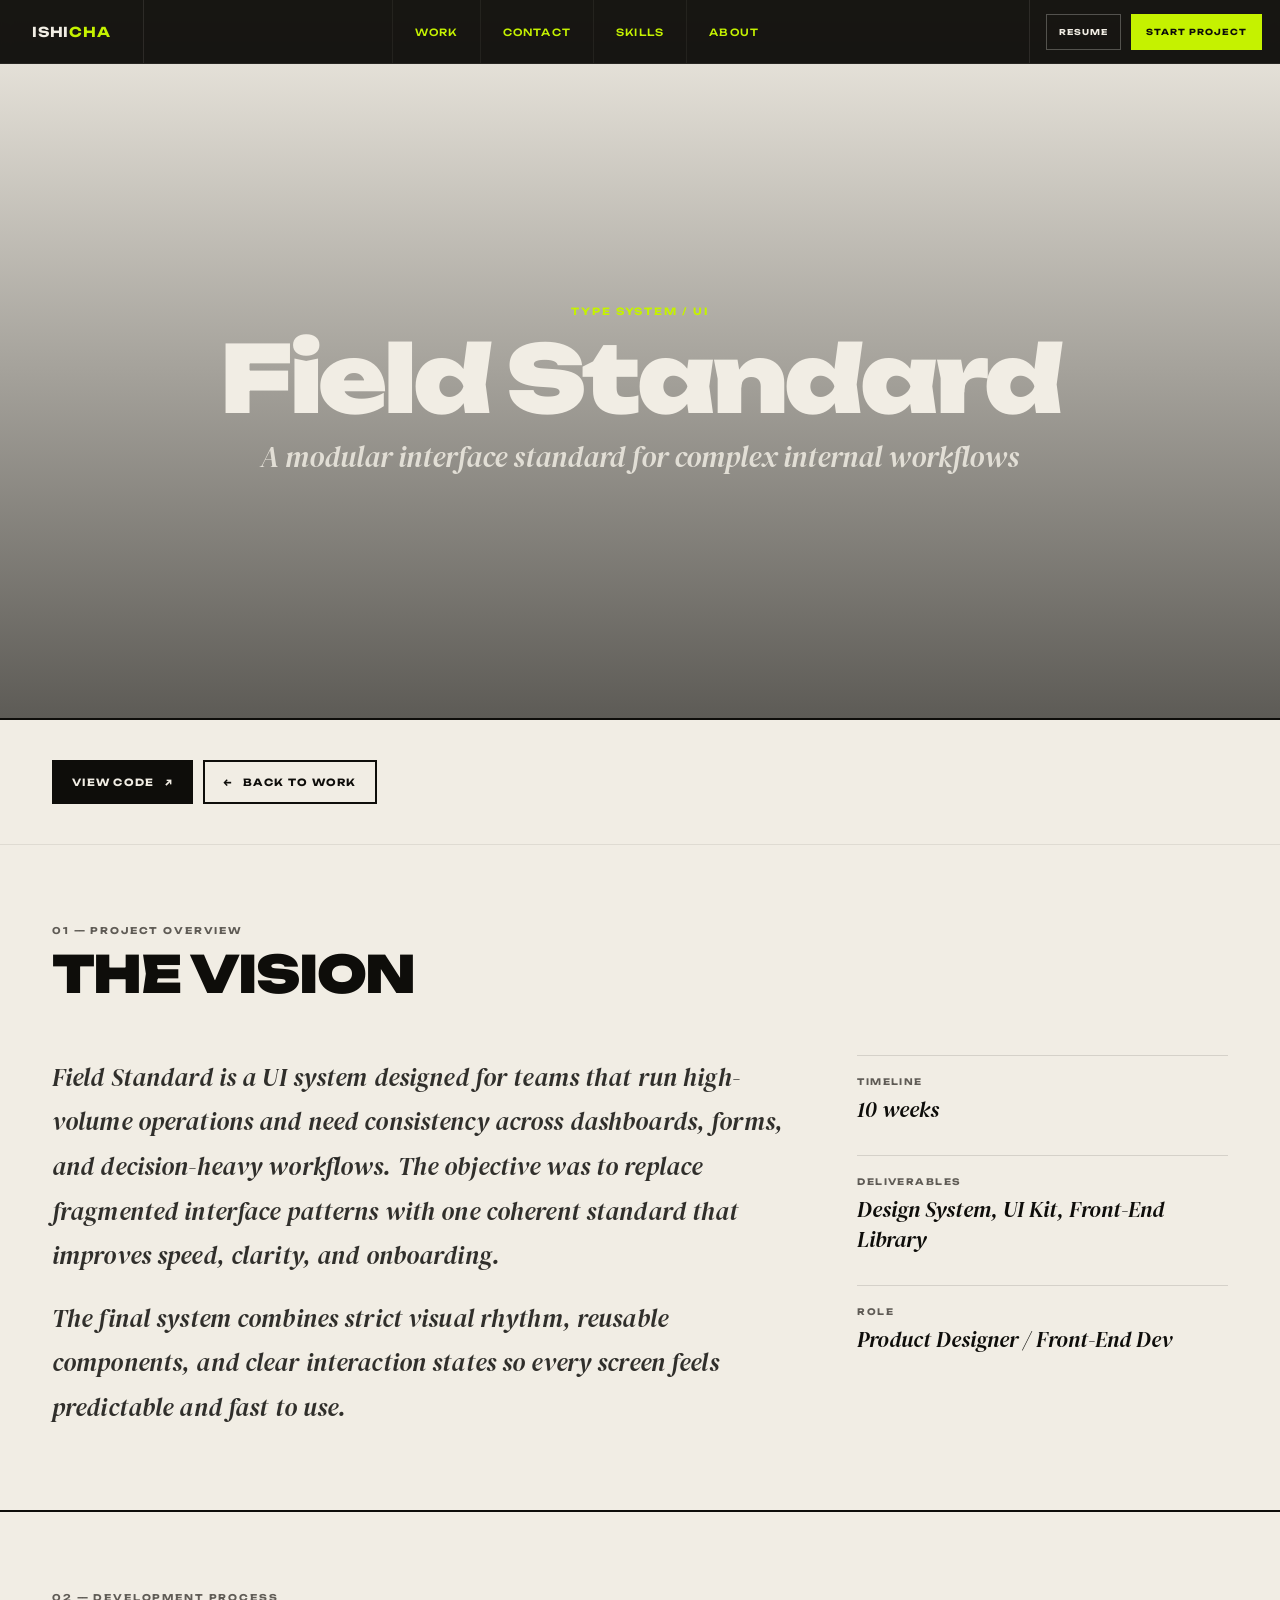
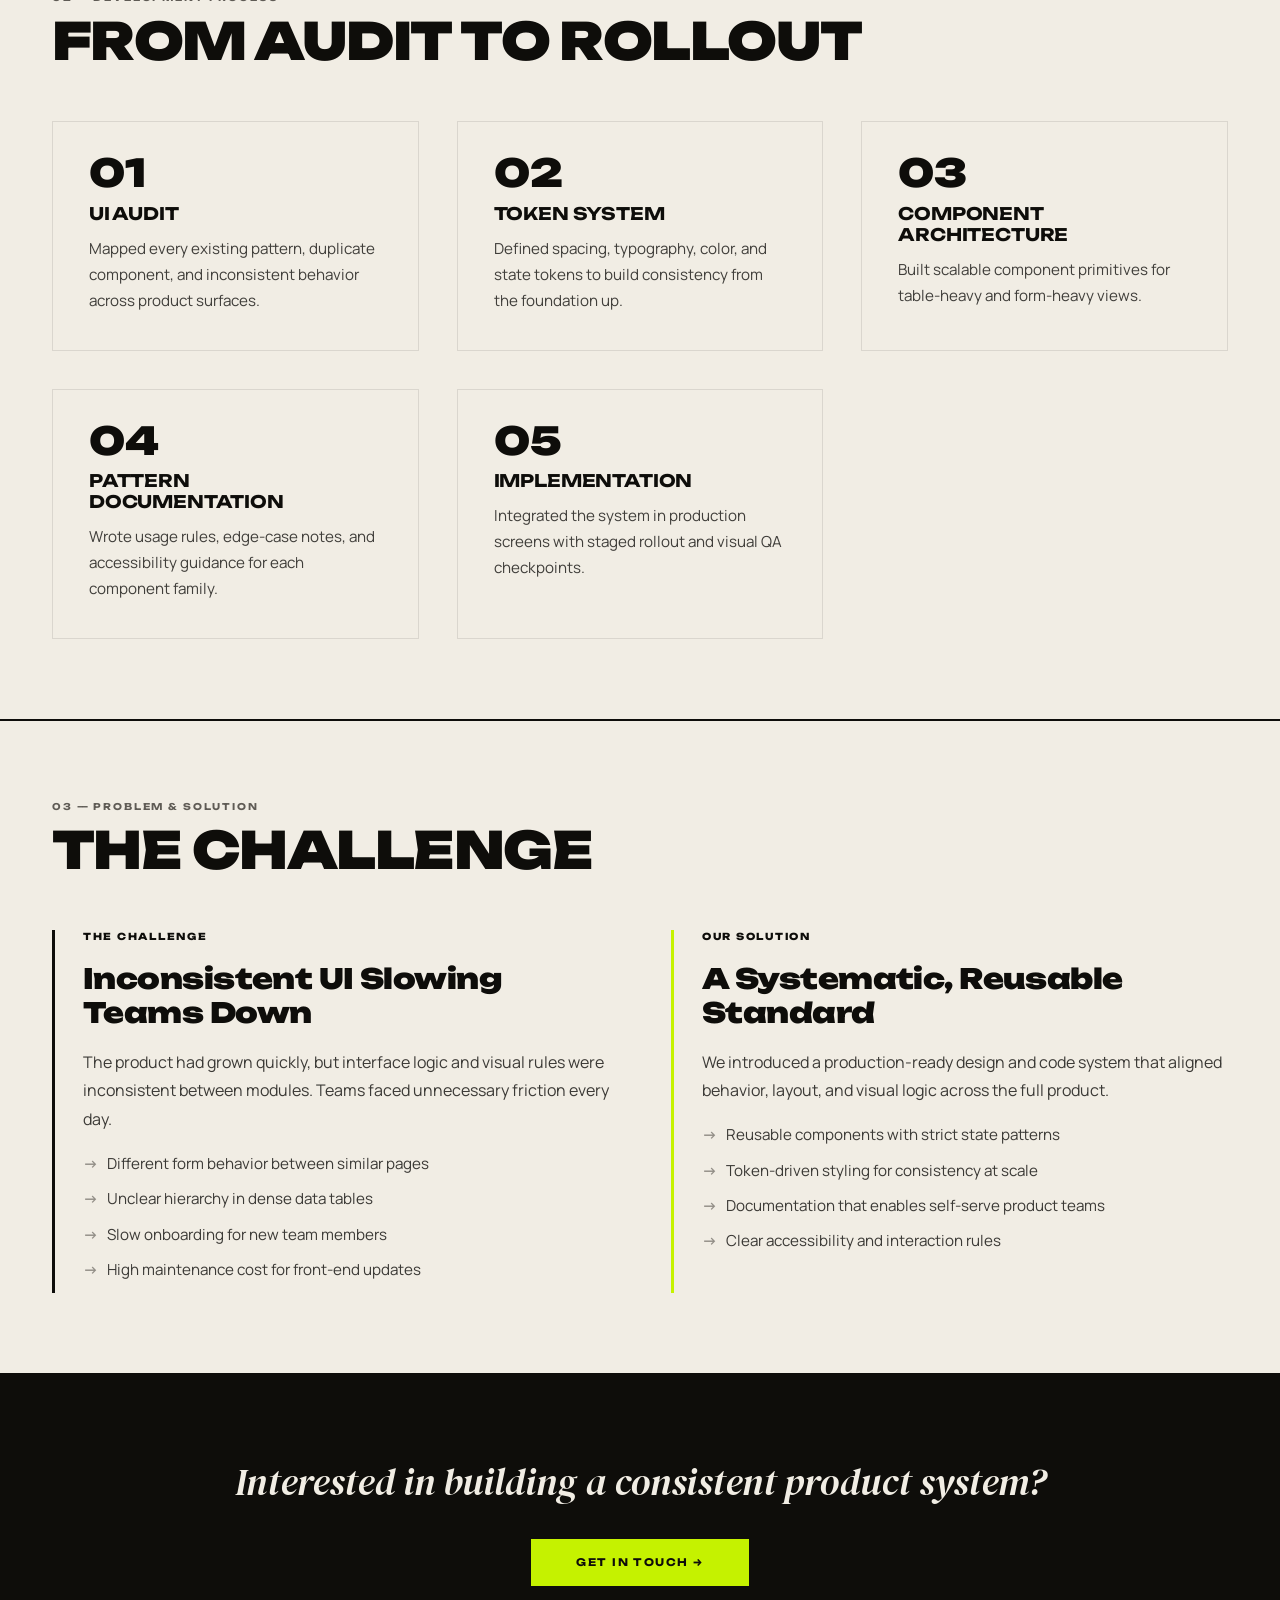
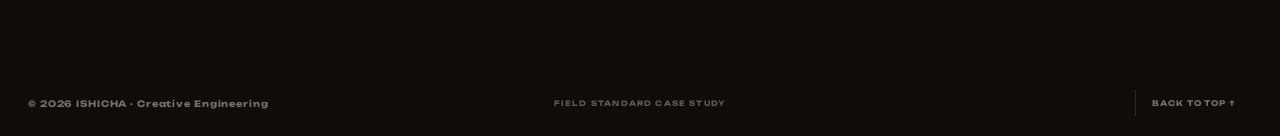
==== fieldstandard.html @ d75224b9 "Add portfolio pages and project case studies" ====
<!DOCTYPE html>
<html lang="en">
<head>
<meta charset="UTF-8">
<meta name="viewport" content="width=device-width, initial-scale=1.0">
<title>Field Standard — ISHICHA</title>
<link href="https://fonts.googleapis.com/css2?family=Unbounded:wght@300;400;700;900&family=DM+Serif+Display:ital@0;1&family=Manrope:wght@300;400;500;600&display=swap" rel="stylesheet">
<style>
:root {
	--paper:  #F1EDE4;
	--ink:    #0E0D0A;
	--accent: #C5F200;
	--muted:  #928E87;
	--B:      2px solid var(--ink);
	--sans:   'Unbounded',sans-serif;
	--serif:  'DM Serif Display',Georgia,serif;
	--body:   'Manrope',sans-serif;
	--ease:   cubic-bezier(.16,1,.3,1);
}

*,*::before,*::after{margin:0;padding:0;box-sizing:border-box}
html{scroll-behavior:smooth}
body{background:var(--paper);color:var(--ink);font-family:var(--body);overflow-x:hidden;-webkit-font-smoothing:antialiased;}

nav{position:fixed;top:0;left:0;right:0;z-index:500;height:64px;display:flex;align-items:stretch;background:rgba(14,13,10,.96);backdrop-filter:blur(6px);border-bottom:1px solid rgba(241,237,228,.08);}
.nlogo{display:flex;align-items:center;padding:0 32px;border-right:1px solid rgba(241,237,228,.1);font-family:var(--sans);font-size:.85rem;font-weight:700;letter-spacing:.06em;color:var(--paper);text-decoration:none;}
.nlogo b{color:var(--accent);}
.nlinks{display:flex;margin:0 auto;}
.nlinks a{position:relative;display:flex;align-items:center;padding:0 22px;font-family:var(--sans);font-size:.62rem;font-weight:500;letter-spacing:.12em;text-transform:uppercase;color:#C5F200;text-decoration:none;border-left:1px solid rgba(241,237,228,.06);transition:color .25s var(--ease);}
.nlinks a::after{content:'';position:absolute;left:18px;right:18px;bottom:14px;height:1.5px;background:var(--accent);transform:scaleX(0);transform-origin:left;transition:transform .25s var(--ease);}
.nlinks a:hover{color:var(--paper);}
.nlinks a:hover::after{transform:scaleX(1);}


.nright{display:flex;align-items:center;gap:10px;padding:0 18px 0 16px;border-left:1px solid rgba(241,237,228,.1);}
.ndot{width:7px;height:7px;background:var(--accent);border-radius:50%;animation:blink 2s ease-in-out infinite;}
.ntxt{font-family:var(--sans);font-size:.52rem;font-weight:700;letter-spacing:.12em;text-transform:uppercase;color:rgba(241,237,228,.72);}
.nresume{display:inline-flex;align-items:center;justify-content:center;height:36px;padding:0 12px;font-family:var(--sans);font-size:.5rem;font-weight:700;letter-spacing:.12em;text-transform:uppercase;text-decoration:none;border:1px solid rgba(241,237,228,.28);color:var(--paper);transition:border-color .2s var(--ease),color .2s var(--ease),transform .2s var(--ease);}
.nresume:hover{border-color:var(--accent);color:var(--accent);transform:translateY(-1px);}
.ncta{display:inline-flex;align-items:center;justify-content:center;height:36px;padding:0 14px;font-family:var(--sans);font-size:.52rem;font-weight:700;letter-spacing:.12em;text-transform:uppercase;text-decoration:none;background:var(--accent);color:var(--ink);border:1.5px solid var(--accent);transition:transform .2s var(--ease),box-shadow .2s var(--ease),background .2s,color .2s;}
.ncta:hover{background:transparent;color:var(--accent);transform:translate(-2px,-2px);box-shadow:4px 4px 0 rgba(197,242,0,.35);}

@keyframes blink{0%,100%{opacity:1}50%{opacity:.2}}

.proj-hero{padding-top:64px;min-height:80vh;display:flex;align-items:center;justify-content:center;background-size:cover;background-position:center;position:relative;border-bottom:var(--B);}
.proj-hero::after{content:'';position:absolute;inset:0;background:linear-gradient(to bottom,rgba(14,13,10,0) 0%,rgba(14,13,10,.65) 100%);}
.proj-hero-content{position:relative;z-index:1;text-align:center;color:var(--paper);padding:0 40px;}
.proj-hero-tag{font-family:var(--sans);font-size:.62rem;font-weight:700;letter-spacing:.2em;text-transform:uppercase;color:var(--accent);margin-bottom:20px;}
.proj-hero-title{font-family:var(--sans);font-size:clamp(2.4rem,8vw,5.8rem);font-weight:900;letter-spacing:-.04em;line-height:.9;}
.proj-hero-sub{font-family:var(--serif);font-style:italic;font-size:clamp(1rem,2.5vw,1.8rem);font-weight:400;margin-top:16px;color:rgba(241,237,228,.84);}

.section{padding:80px 52px;border-bottom:var(--B);}
.section-head{margin-bottom:56px;}
.section-label{font-family:var(--sans);font-size:.58rem;font-weight:700;letter-spacing:.2em;text-transform:uppercase;color:#5f5b55;margin-bottom:14px;}
.section-title{font-family:var(--sans);font-size:clamp(2rem,4vw,3.5rem);font-weight:900;letter-spacing:-.03em;text-transform:uppercase;line-height:.95;}

.overview{display:grid;grid-template-columns:2fr 1fr;gap:64px;align-items:start;}
.overview-text{font-family:var(--serif);font-style:italic;font-size:clamp(1.2rem,2vw,1.55rem);font-weight:400;line-height:1.8;letter-spacing:.005em;color:rgba(14,13,10,.85);}
.overview-text p+p{margin-top:18px;}
.overview-meta{display:flex;flex-direction:column;gap:30px;}
.meta-block{border-top:1px solid rgba(14,13,10,.12);padding-top:20px;}
.meta-label{font-family:var(--sans);font-size:.56rem;font-weight:700;letter-spacing:.16em;text-transform:uppercase;color:#5f5b55;margin-bottom:8px;}
.meta-val{font-family:var(--serif);font-style:italic;font-size:1.35rem;font-weight:400;color:var(--ink);line-height:1.4;}

.process{display:grid;grid-template-columns:repeat(auto-fit,minmax(280px,1fr));gap:38px;margin-top:46px;}
.process-step{border:1.5px solid rgba(14,13,10,.1);padding:36px;background:var(--paper);transition:background .3s,border-color .3s;}
.process-step:hover{background:rgba(197,242,0,.08);border-color:var(--accent);}
.step-num{font-family:var(--sans);font-size:2.4rem;font-weight:900;color:var(--ink);line-height:.8;margin-bottom:14px;}
.step-title{font-family:var(--sans);font-size:1.08rem;font-weight:700;letter-spacing:-.01em;text-transform:uppercase;margin-bottom:12px;color:var(--ink);}
.step-desc{font-family:var(--body);font-size:.95rem;font-weight:400;line-height:1.7;color:rgba(14,13,10,.78);}

.problem-solution{display:grid;grid-template-columns:1fr 1fr;gap:62px;}
.ps-block{border-left:3px solid transparent;padding-left:28px;}
.ps-block.problem{border-left-color:#0E0D0A;}
.ps-block.solution{border-left-color:var(--accent);}
.ps-label{font-family:var(--sans);font-size:.6rem;font-weight:800;letter-spacing:.18em;text-transform:uppercase;margin-bottom:20px;color:#0E0D0A;}
.ps-title{font-family:var(--sans);font-size:1.75rem;font-weight:900;letter-spacing:-.02em;margin-bottom:18px;line-height:1.2;}
.ps-text{font-family:var(--body);font-size:1rem;font-weight:400;line-height:1.8;color:rgba(14,13,10,.8);}
.ps-list{list-style:none;margin-top:18px;}
.ps-list li{margin-bottom:11px;padding-left:24px;position:relative;font-size:.95rem;line-height:1.6;color:rgba(14,13,10,.8);}
.ps-list li::before{content:'→';position:absolute;left:0;color:var(--muted);font-weight:700;}

.results{display:grid;grid-template-columns:repeat(3,1fr);gap:36px;margin-top:46px;}
.result-card{text-align:center;padding:30px;background:rgba(197,242,0,.1);border:1.5px solid rgba(197,242,0,.25);}
.result-num{font-family:var(--sans);font-size:2.9rem;font-weight:900;color:var(--ink);line-height:.85;}
.result-label{font-family:var(--sans);font-size:.64rem;font-weight:700;letter-spacing:.14em;text-transform:uppercase;color:#5f5b55;margin-top:14px;}

.tech-stack{display:flex;flex-wrap:wrap;gap:12px;margin-top:34px;}
.tech-badge{font-family:var(--sans);font-size:.65rem;font-weight:700;letter-spacing:.1em;text-transform:uppercase;background:var(--ink);color:var(--accent);padding:10px 18px;border:1px solid var(--ink);}

.back-wrap{padding:40px 52px;border-bottom:1px solid rgba(14,13,10,.08);display:flex;justify-content:flex-start;align-items:center;gap:10px;flex-wrap:wrap;}
.back-link,.project-live-top{display:inline-flex;align-items:center;justify-content:center;gap:10px;height:44px;padding:0 18px;text-decoration:none;font-family:var(--sans);font-size:.62rem;font-weight:700;letter-spacing:.13em;text-transform:uppercase;border:2px solid var(--ink);position:relative;overflow:hidden;isolation:isolate;transition:color .25s var(--ease),transform .22s var(--ease),box-shadow .22s var(--ease),border-color .25s var(--ease);}
.back-link::before,.project-live-top::before{content:'';position:absolute;inset:0;background:var(--accent);transform:translateX(-101%);transition:transform .3s var(--ease);z-index:0;}
.back-link .txt,.back-link .arr,.project-live-top .txt,.project-live-top .arr{position:relative;z-index:1;}
.back-link .arr,.project-live-top .arr{display:inline-block;transition:transform .25s var(--ease);}

.back-link{color:var(--ink);background:transparent;}
.back-link:hover{color:var(--ink);border-color:var(--ink);transform:translate(-1px,-1px);box-shadow:3px 3px 0 rgba(14,13,10,.16);}
.back-link:hover::before{transform:translateX(0);}
.back-link:hover .arr{transform:translate(-1px,0);}

.project-live-top{color:var(--paper);background:var(--ink);}
.project-live-top:hover{color:var(--ink);border-color:var(--ink);transform:translate(-1px,-1px);box-shadow:3px 3px 0 rgba(14,13,10,.24);}
.project-live-top:hover::before{transform:translateX(0);}
.project-live-top:hover .arr{transform:translate(1px,-1px);}

.proj-cta{background:var(--ink);color:var(--paper);padding:80px 52px;text-align:center;border-bottom:var(--B);}
.cta-text{font-family:var(--serif);font-style:italic;font-size:clamp(1.8rem,3vw,2.5rem);font-weight:400;margin-bottom:30px;line-height:1.4;}
.cta-btn{display:inline-block;font-family:var(--sans);font-size:.65rem;font-weight:700;letter-spacing:.14em;text-transform:uppercase;background:var(--accent);color:var(--ink);padding:16px 44px;text-decoration:none;border:1.5px solid var(--accent);}

footer{background:var(--ink);display:grid;grid-template-columns:1fr auto 1fr;align-items:center;padding:20px 28px;border-top:var(--B);}
.fl{font-family:var(--sans);font-size:.55rem;font-weight:700;letter-spacing:.1em;color:rgba(241,237,228,.45);}
.fc{font-family:var(--sans);font-size:.46rem;font-weight:700;letter-spacing:.16em;text-transform:uppercase;color:rgba(241,237,228,.35);text-align:center;}
.fr{display:flex;justify-content:flex-end;}
.fr a{text-decoration:none;font-family:var(--sans);font-size:.48rem;font-weight:700;letter-spacing:.12em;text-transform:uppercase;color:rgba(241,237,228,.45);padding:8px 16px;border-left:1px solid rgba(241,237,228,.12);transition:color .2s;}
.fr a:hover{color:var(--accent);}

@media(max-width:960px){
	.section{padding:60px 28px;}
	.overview{grid-template-columns:1fr;gap:40px;}
	.problem-solution{grid-template-columns:1fr;}
	.results{grid-template-columns:1fr 1fr;}
	.back-wrap{padding:32px 28px;}
}
@media(max-width:640px){
	.section{padding:40px 20px;}
	.proj-hero{min-height:60vh;}
	.process{grid-template-columns:1fr;}
	.results{grid-template-columns:1fr;}
	.nlinks{display:none;}
	.nlogo{padding:0 18px;font-size:.74rem;}
	.nright{margin-left:auto;padding:0 14px;}
	.ntxt{display:none;}
	.nresume{height:32px;padding:0 9px;font-size:.46rem;}
	.ncta{height:32px;padding:0 10px;font-size:.48rem;}
	footer{grid-template-columns:1fr;gap:8px;}
	.fr,.fc{justify-content:flex-start;text-align:left;}
}
</style>
<!-- Google tag (gtag.js) -->
<script async src="https://www.googletagmanager.com/gtag/js?id=G-DK1DBWE0DG"></script>
<script>
  window.dataLayer = window.dataLayer || [];
  function gtag(){dataLayer.push(arguments);}
  gtag('js', new Date());

  gtag('config', 'G-DK1DBWE0DG');
</script>
</head>
<body>

<nav>
  <a href="./index.html" class="nlogo">ISHI<b>CHA</b></a>
  <div class="nlinks">
    <a href="./index.html#projects">Work</a>
    <a href="./index.html#contact">Contact</a>
    <a href="./index.html#skills">Skills</a>
    <a href="./index.html#about">About</a>
  </div>
	<div class="nright">
		<a href="./resume.pdf" class="nresume" target="_blank" rel="noopener noreferrer">Resume</a>
		<a href="./index.html#contact" class="ncta">Start Project</a>
	</div>
</nav>

<section class="proj-hero" style="background-image: url('assets/img/fieldstandard.png')">
	<div class="proj-hero-content">
		<div class="proj-hero-tag">Type System / UI</div>
		<h1 class="proj-hero-title">Field Standard</h1>
		<p class="proj-hero-sub">A modular interface standard for complex internal workflows</p>
	</div>
</section>

<section class="back-wrap">
	<a href="https://github.com/ishikachapadia/field-standard" target="_blank" rel="noopener noreferrer" class="project-live-top"><span class="txt">View Code</span><span class="arr">↗</span></a>
	<a href="../index.html#projects" class="back-link"><span class="arr">←</span><span class="txt">Back to Work</span></a>
</section>

<section class="section">
	<div class="section-head">
		<div class="section-label">01 — Project Overview</div>
		<h2 class="section-title">The Vision</h2>
	</div>
	<div class="overview">
		<div class="overview-text">
			<p>Field Standard is a UI system designed for teams that run high-volume operations and need consistency across dashboards, forms, and decision-heavy workflows. The objective was to replace fragmented interface patterns with one coherent standard that improves speed, clarity, and onboarding.</p>
			<p>The final system combines strict visual rhythm, reusable components, and clear interaction states so every screen feels predictable and fast to use.</p>
		</div>
		<div class="overview-meta">
			<div class="meta-block"><div class="meta-label">Timeline</div><div class="meta-val">10 weeks</div></div>
			<div class="meta-block"><div class="meta-label">Deliverables</div><div class="meta-val">Design System, UI Kit, Front-End Library</div></div>
			<div class="meta-block"><div class="meta-label">Role</div><div class="meta-val">Product Designer / Front-End Dev</div></div>
		</div>
	</div>
</section>

<section class="section">
	<div class="section-head">
		<div class="section-label">02 — Development Process</div>
		<h2 class="section-title">From Audit to Rollout</h2>
	</div>
	<div class="process">
		<div class="process-step"><div class="step-num">01</div><div class="step-title">UI Audit</div><div class="step-desc">Mapped every existing pattern, duplicate component, and inconsistent behavior across product surfaces.</div></div>
		<div class="process-step"><div class="step-num">02</div><div class="step-title">Token System</div><div class="step-desc">Defined spacing, typography, color, and state tokens to build consistency from the foundation up.</div></div>
		<div class="process-step"><div class="step-num">03</div><div class="step-title">Component Architecture</div><div class="step-desc">Built scalable component primitives for table-heavy and form-heavy views.</div></div>
		<div class="process-step"><div class="step-num">04</div><div class="step-title">Pattern Documentation</div><div class="step-desc">Wrote usage rules, edge-case notes, and accessibility guidance for each component family.</div></div>
		<div class="process-step"><div class="step-num">05</div><div class="step-title">Implementation</div><div class="step-desc">Integrated the system in production screens with staged rollout and visual QA checkpoints.</div></div>
	</div>
</section>

<section class="section">
	<div class="section-head">
		<div class="section-label">03 — Problem & Solution</div>
		<h2 class="section-title">The Challenge</h2>
	</div>
	<div class="problem-solution">
		<div class="ps-block problem">
			<div class="ps-label">The Challenge</div>
			<h3 class="ps-title">Inconsistent UI Slowing Teams Down</h3>
			<p class="ps-text">The product had grown quickly, but interface logic and visual rules were inconsistent between modules. Teams faced unnecessary friction every day.</p>
			<ul class="ps-list">
				<li>Different form behavior between similar pages</li>
				<li>Unclear hierarchy in dense data tables</li>
				<li>Slow onboarding for new team members</li>
				<li>High maintenance cost for front-end updates</li>
			</ul>
		</div>
		<div class="ps-block solution">
			<div class="ps-label">Our Solution</div>
			<h3 class="ps-title">A Systematic, Reusable Standard</h3>
			<p class="ps-text">We introduced a production-ready design and code system that aligned behavior, layout, and visual logic across the full product.</p>
			<ul class="ps-list">
				<li>Reusable components with strict state patterns</li>
				<li>Token-driven styling for consistency at scale</li>
				<li>Documentation that enables self-serve product teams</li>
				<li>Clear accessibility and interaction rules</li>
			</ul>
		</div>
	</div>
</section>


<section class="proj-cta">
	<p class="cta-text">Interested in building a consistent product system?</p>
	<a href="./index.html" class="cta-btn">Get in Touch →</a>
</section>

<footer>
	<div class="fl">© 2026 ISHICHA · Creative Engineering</div>
	<div class="fc">Field Standard Case Study</div>
	<div class="fr"><a href="#">Back to Top ↑</a></div>
</footer>

<script>
document.querySelector('a[href="#"]').addEventListener('click',function(e){
	e.preventDefault();
	window.scrollTo({top:0,behavior:'smooth'});
});
</script>

</body>
</html>
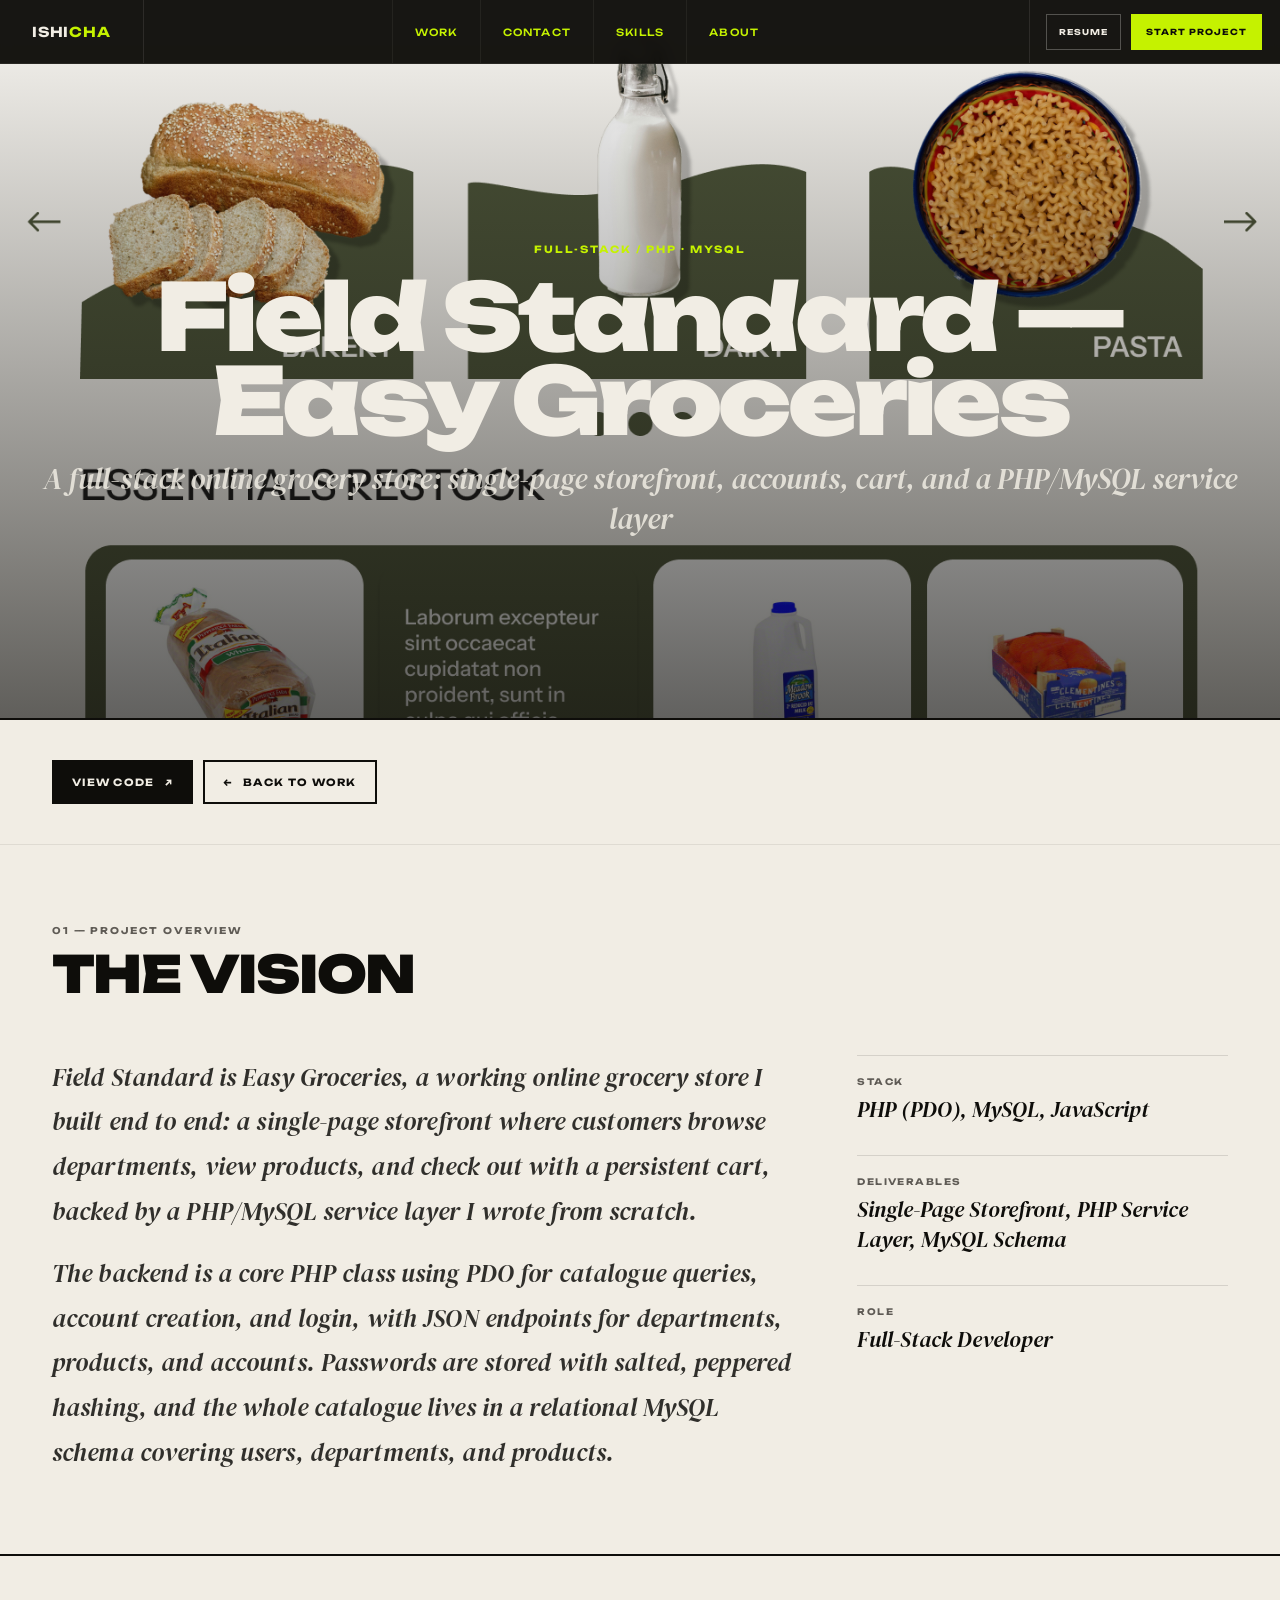
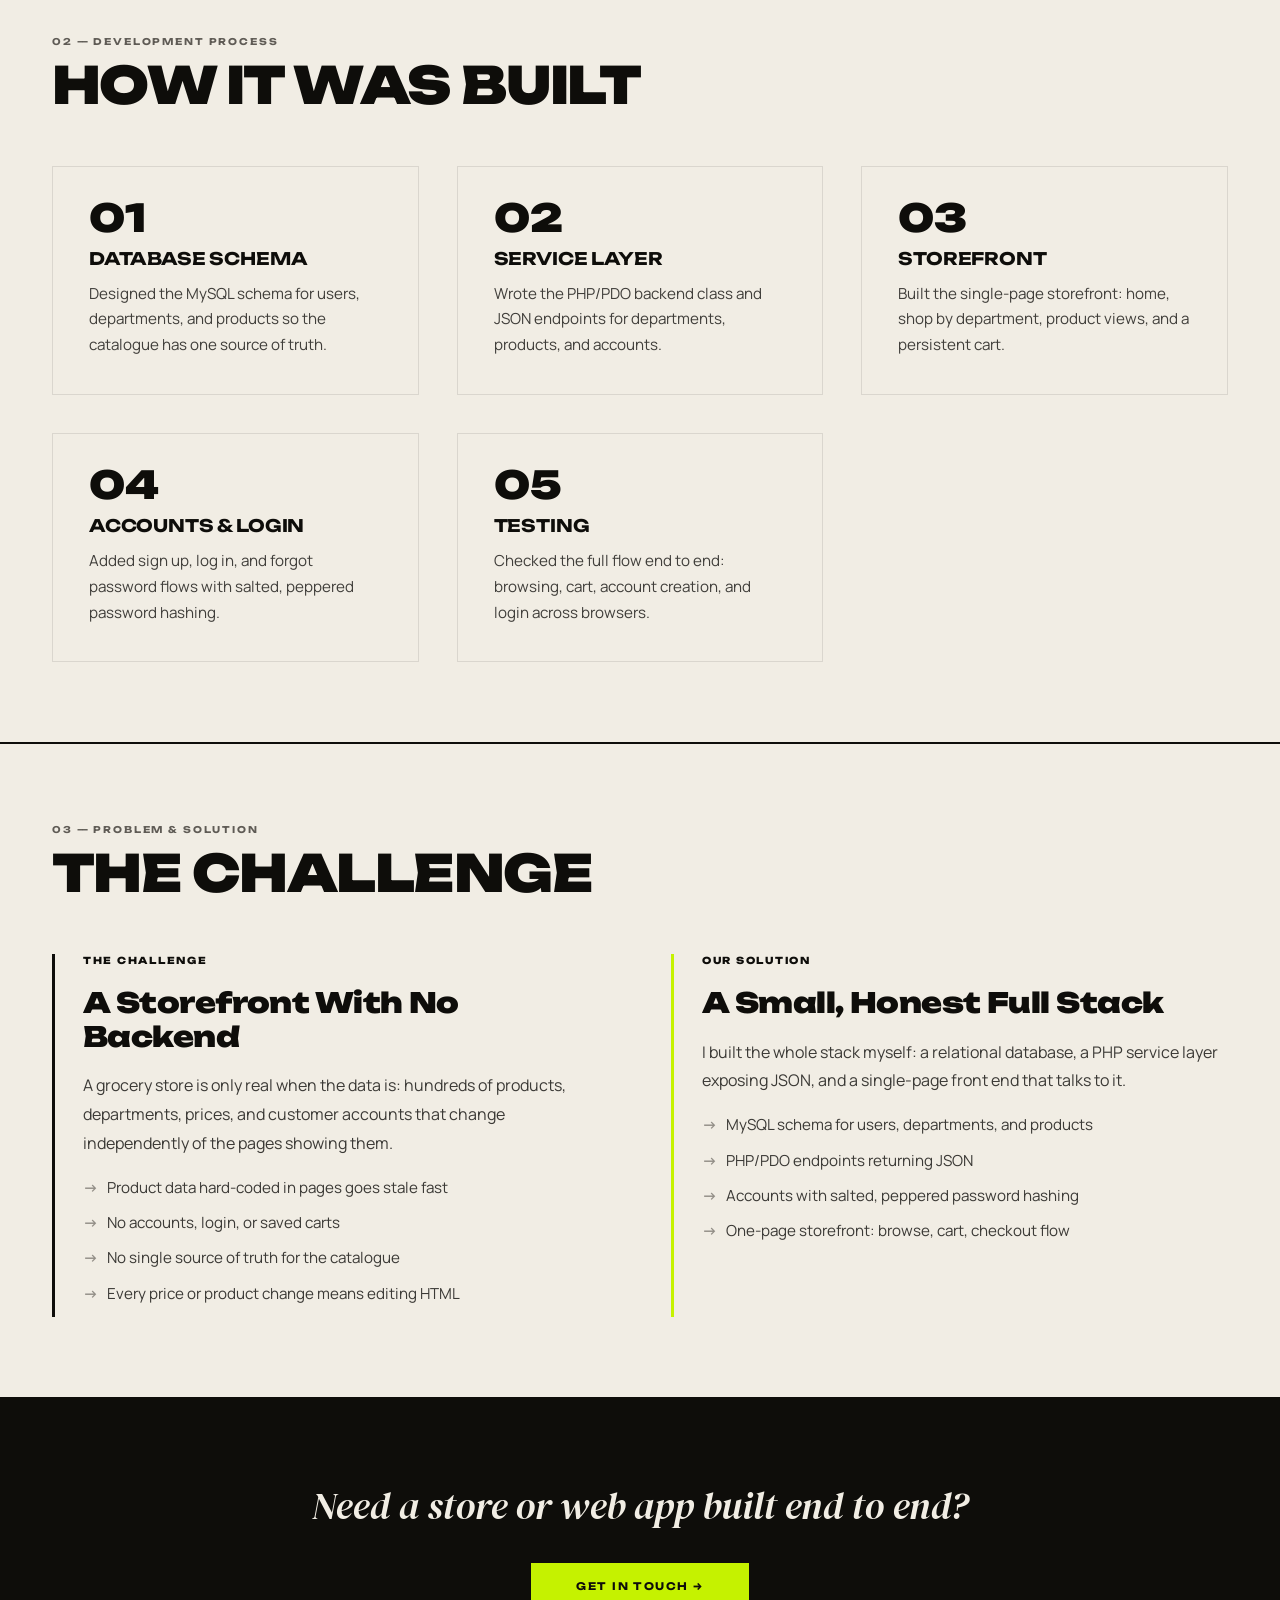
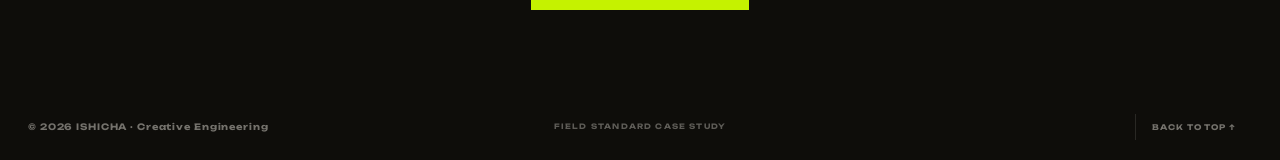
==== commit 373a9494: "Fix Field Standard case study copy" ====
--- a/fieldstandard.html
+++ b/fieldstandard.html
@@ -3,7 +3,7 @@
 <head>
 <meta charset="UTF-8">
 <meta name="viewport" content="width=device-width, initial-scale=1.0">
-<title>Field Standard — ISHICHA</title>
+<title>Field Standard · Easy Groceries — ISHICHA</title>
 <link href="https://fonts.googleapis.com/css2?family=Unbounded:wght@300;400;700;900&family=DM+Serif+Display:ital@0;1&family=Manrope:wght@300;400;500;600&display=swap" rel="stylesheet">
 <style>
 :root {
@@ -165,9 +165,9 @@
 
 <section class="proj-hero" style="background-image: url('assets/img/fieldstandard.png')">
 	<div class="proj-hero-content">
-		<div class="proj-hero-tag">Type System / UI</div>
-		<h1 class="proj-hero-title">Field Standard</h1>
-		<p class="proj-hero-sub">A modular interface standard for complex internal workflows</p>
+		<div class="proj-hero-tag">Full-Stack / PHP · MySQL</div>
+		<h1 class="proj-hero-title">Field Standard — Easy Groceries</h1>
+		<p class="proj-hero-sub">A full-stack online grocery store: single-page storefront, accounts, cart, and a PHP/MySQL service layer</p>
 	</div>
 </section>
 
@@ -183,13 +183,13 @@
 	</div>
 	<div class="overview">
 		<div class="overview-text">
-			<p>Field Standard is a UI system designed for teams that run high-volume operations and need consistency across dashboards, forms, and decision-heavy workflows. The objective was to replace fragmented interface patterns with one coherent standard that improves speed, clarity, and onboarding.</p>
-			<p>The final system combines strict visual rhythm, reusable components, and clear interaction states so every screen feels predictable and fast to use.</p>
+			<p>Field Standard is Easy Groceries, a working online grocery store I built end to end: a single-page storefront where customers browse departments, view products, and check out with a persistent cart, backed by a PHP/MySQL service layer I wrote from scratch.</p>
+			<p>The backend is a core PHP class using PDO for catalogue queries, account creation, and login, with JSON endpoints for departments, products, and accounts. Passwords are stored with salted, peppered hashing, and the whole catalogue lives in a relational MySQL schema covering users, departments, and products.</p>
 		</div>
 		<div class="overview-meta">
-			<div class="meta-block"><div class="meta-label">Timeline</div><div class="meta-val">10 weeks</div></div>
-			<div class="meta-block"><div class="meta-label">Deliverables</div><div class="meta-val">Design System, UI Kit, Front-End Library</div></div>
-			<div class="meta-block"><div class="meta-label">Role</div><div class="meta-val">Product Designer / Front-End Dev</div></div>
+			<div class="meta-block"><div class="meta-label">Stack</div><div class="meta-val">PHP (PDO), MySQL, JavaScript</div></div>
+			<div class="meta-block"><div class="meta-label">Deliverables</div><div class="meta-val">Single-Page Storefront, PHP Service Layer, MySQL Schema</div></div>
+			<div class="meta-block"><div class="meta-label">Role</div><div class="meta-val">Full-Stack Developer</div></div>
 		</div>
 	</div>
 </section>
@@ -197,14 +197,14 @@
 <section class="section">
 	<div class="section-head">
 		<div class="section-label">02 — Development Process</div>
-		<h2 class="section-title">From Audit to Rollout</h2>
+		<h2 class="section-title">How It Was Built</h2>
 	</div>
 	<div class="process">
-		<div class="process-step"><div class="step-num">01</div><div class="step-title">UI Audit</div><div class="step-desc">Mapped every existing pattern, duplicate component, and inconsistent behavior across product surfaces.</div></div>
-		<div class="process-step"><div class="step-num">02</div><div class="step-title">Token System</div><div class="step-desc">Defined spacing, typography, color, and state tokens to build consistency from the foundation up.</div></div>
-		<div class="process-step"><div class="step-num">03</div><div class="step-title">Component Architecture</div><div class="step-desc">Built scalable component primitives for table-heavy and form-heavy views.</div></div>
-		<div class="process-step"><div class="step-num">04</div><div class="step-title">Pattern Documentation</div><div class="step-desc">Wrote usage rules, edge-case notes, and accessibility guidance for each component family.</div></div>
-		<div class="process-step"><div class="step-num">05</div><div class="step-title">Implementation</div><div class="step-desc">Integrated the system in production screens with staged rollout and visual QA checkpoints.</div></div>
+		<div class="process-step"><div class="step-num">01</div><div class="step-title">Database Schema</div><div class="step-desc">Designed the MySQL schema for users, departments, and products so the catalogue has one source of truth.</div></div>
+		<div class="process-step"><div class="step-num">02</div><div class="step-title">Service Layer</div><div class="step-desc">Wrote the PHP/PDO backend class and JSON endpoints for departments, products, and accounts.</div></div>
+		<div class="process-step"><div class="step-num">03</div><div class="step-title">Storefront</div><div class="step-desc">Built the single-page storefront: home, shop by department, product views, and a persistent cart.</div></div>
+		<div class="process-step"><div class="step-num">04</div><div class="step-title">Accounts &amp; Login</div><div class="step-desc">Added sign up, log in, and forgot password flows with salted, peppered password hashing.</div></div>
+		<div class="process-step"><div class="step-num">05</div><div class="step-title">Testing</div><div class="step-desc">Checked the full flow end to end: browsing, cart, account creation, and login across browsers.</div></div>
 	</div>
 </section>
 
@@ -216,24 +216,24 @@
 	<div class="problem-solution">
 		<div class="ps-block problem">
 			<div class="ps-label">The Challenge</div>
-			<h3 class="ps-title">Inconsistent UI Slowing Teams Down</h3>
-			<p class="ps-text">The product had grown quickly, but interface logic and visual rules were inconsistent between modules. Teams faced unnecessary friction every day.</p>
+			<h3 class="ps-title">A Storefront With No Backend</h3>
+			<p class="ps-text">A grocery store is only real when the data is: hundreds of products, departments, prices, and customer accounts that change independently of the pages showing them.</p>
 			<ul class="ps-list">
-				<li>Different form behavior between similar pages</li>
-				<li>Unclear hierarchy in dense data tables</li>
-				<li>Slow onboarding for new team members</li>
-				<li>High maintenance cost for front-end updates</li>
+				<li>Product data hard-coded in pages goes stale fast</li>
+				<li>No accounts, login, or saved carts</li>
+				<li>No single source of truth for the catalogue</li>
+				<li>Every price or product change means editing HTML</li>
 			</ul>
 		</div>
 		<div class="ps-block solution">
 			<div class="ps-label">Our Solution</div>
-			<h3 class="ps-title">A Systematic, Reusable Standard</h3>
-			<p class="ps-text">We introduced a production-ready design and code system that aligned behavior, layout, and visual logic across the full product.</p>
+			<h3 class="ps-title">A Small, Honest Full Stack</h3>
+			<p class="ps-text">I built the whole stack myself: a relational database, a PHP service layer exposing JSON, and a single-page front end that talks to it.</p>
 			<ul class="ps-list">
-				<li>Reusable components with strict state patterns</li>
-				<li>Token-driven styling for consistency at scale</li>
-				<li>Documentation that enables self-serve product teams</li>
-				<li>Clear accessibility and interaction rules</li>
+				<li>MySQL schema for users, departments, and products</li>
+				<li>PHP/PDO endpoints returning JSON</li>
+				<li>Accounts with salted, peppered password hashing</li>
+				<li>One-page storefront: browse, cart, checkout flow</li>
 			</ul>
 		</div>
 	</div>
@@ -241,7 +241,7 @@
 
 
 <section class="proj-cta">
-	<p class="cta-text">Interested in building a consistent product system?</p>
+	<p class="cta-text">Need a store or web app built end to end?</p>
 	<a href="./index.html" class="cta-btn">Get in Touch →</a>
 </section>
 
